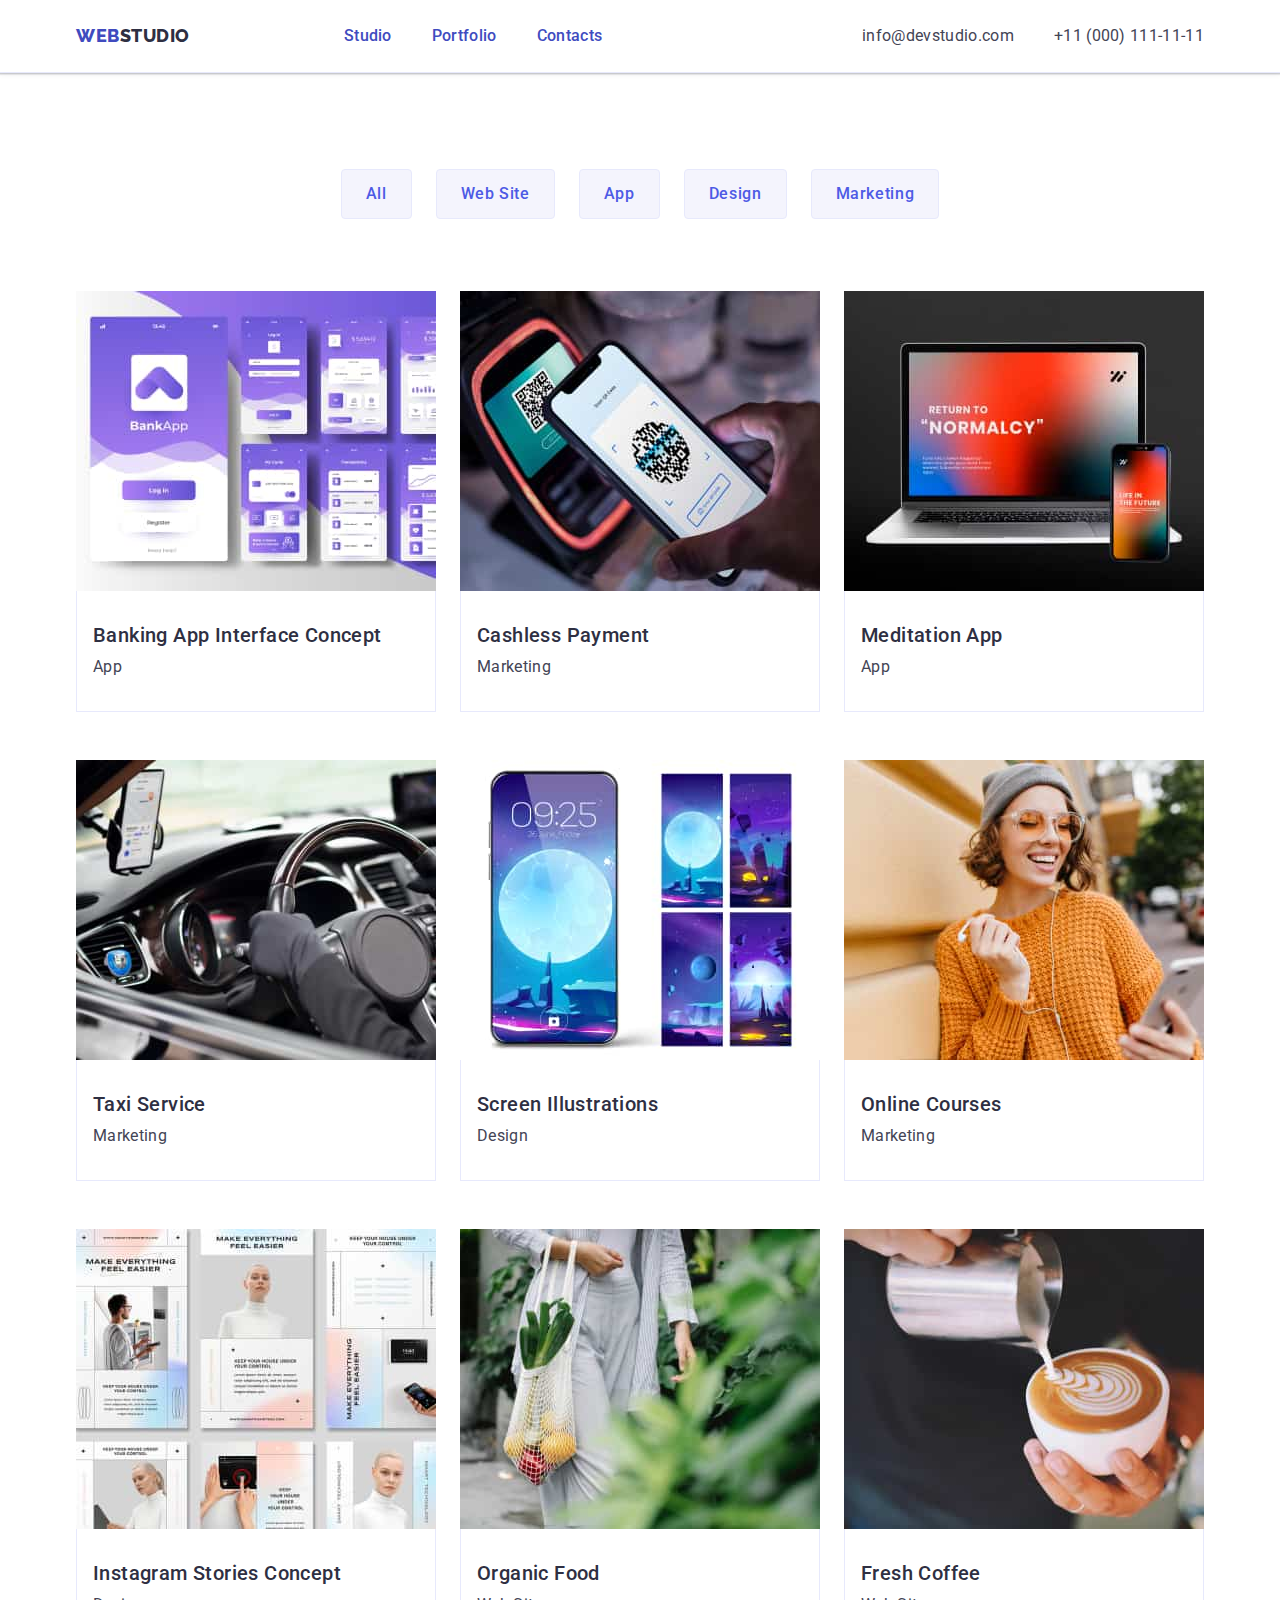
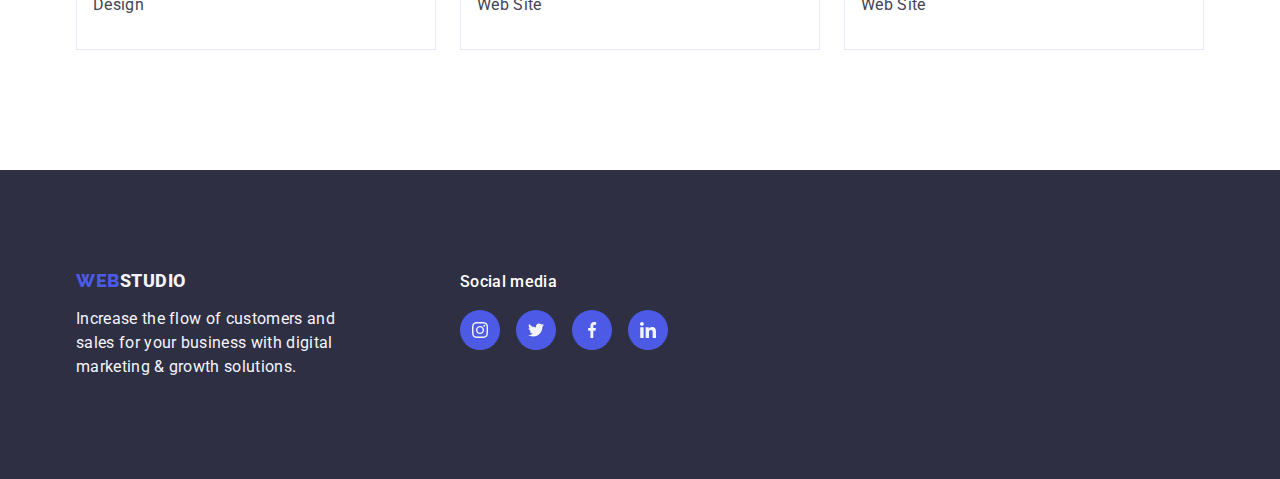
==== portfolio.html @ 1c75546d "Initial commit" ====
<!DOCTYPE html>
<html lang="en">

<head>
    <meta charset="UTF-8">
    <meta name="viewport" content="width=device-width, initial-scale=1.0">
    <title>Document</title>
    <link rel="preconnect" href="https://fonts.googleapis.com">
    <link rel="preconnect" href="https://fonts.gstatic.com" crossorigin>
    <link
        href="https://fonts.googleapis.com/css2?family=Raleway:wght@800&family=Roboto:wght@400;500;700;900&display=swap"
        rel="stylesheet">
    <link rel="stylesheet"
        href="https://cdnjs.cloudflare.com/ajax/libs/modern-normalize/2.0.0/modern-normalize.min.css">
    <link rel="stylesheet" href="./css/style.css">
</head>

<body>

    <!-- header -->
    <header class="header">
        <div class="container">
            <nav class="nav">
                <a class="logo link" href="./index.html">Web<span class="logo-black">Studio</span></a>
                <ul class="list">
                    <li class="list-one"><a href="./index.html" class="list-item-one link">Studio</a></li>
                    <li class="list-one"><a href="./portfolio.html" class="list-item-one link">Portfolio</a></li>
                    <li class="list-one"><a href="" class="list-item-one link">Contacts</a></li>

                </ul>
            </nav>
            <!-- contact -->
            <address class="address-one">
                <ul class="address list">
                    <li>
                        <a href="mailto:info@devstudio.com" class="address-mail link">info@devstudio.com</a>
                    </li>
                    <li>
                        <a href="tel:+110001111111" class="address-mail link">+11 (000) 111-11-11</a>
                    </li>
                </ul>
            </address>
        </div>
    </header>
    <!-- main -->
    <main>
        <!-- section -->
        <section class="section-image">
            <div class="container">

                <h1 class="visually-hidden">Tabs</h1>

                <ul class="list button-set">
                    <li class="set-button">
                        <button type="button" class="button-port">All</button>
                    </li>
                    <li class="set-button">
                        <button type="button" class="button-port">Web Site</button>
                    </li>
                    <li class="set-button">
                        <button type="button" class="button-port">App</button>
                    </li>
                    <li class="set-button">
                        <button type="button" class="button-port">Design</button>
                    </li>
                    <li class="set-button">

                        <button type="button" class="button-port">Marketing</button>
                    </li>
                </ul>


                <ul class="title-list-link list">

                    <li class="sett-list">
                        <a href="" class="link sett-title">
                            <div class="scrol">
                                <img src="./images/img_1.jpg" alt="#" width="360" class="lolo">
                                <p class="scrol-title">14 Stylish and User-Friendly App Design Concepts · Task Manager
                                    App · Calorie Tracker App · Exotic Fruit Ecommerce App · Cloud Storage App</p>
                            </div>

                            <div class="lokol">
                                <h2 class="title-projects-one">Banking App Interface Concept
                                </h2>

                                <p class="title-gap-one">App</p>
                            </div>
                        </a>
                    </li>

                    <li class="sett-list">
                        <a href="" class="link sett-title">
                            <div class="scrol">
                                <img src="./images/img_2.jpg" alt="#" width="360" class="lolo">
                                <p class="scrol-title">14 Stylish and User-Friendly App Design Concepts · Task Manager
                                    App · Calorie Tracker App · Exotic Fruit Ecommerce App · Cloud Storage App</p>
                            </div>
                            <div class="lokol">
                                <h2 class="title-projects-one">Cashless Payment</h2>

                                <p class="title-gap-one">Marketing</p>
                            </div>
                        </a>
                    </li>
                    <li class="sett-list">
                        <a href="" class="link sett-title">
                            <div class="scrol">
                                <img src="./images/img_3.jpg" alt="#" width="360" class="lolo">
                                <p class="scrol-title">14 Stylish and User-Friendly App Design Concepts · Task Manager
                                    App · Calorie Tracker App · Exotic Fruit Ecommerce App · Cloud Storage App</p>
                            </div>
                            <div class="lokol">
                                <h2 class="title-projects-one">Meditation App</h2>

                                <p class="title-gap-one">App</p>
                            </div>
                        </a>
                    </li>

                    <li class="sett-list">
                        <a href="" class="link sett-title">
                            <div class="scrol">
                                <img src="./images/img_4.jpg" alt="#" width="360">
                                <p class="scrol-title">14 Stylish and User-Friendly App Design Concepts · Task Manager
                                    App · Calorie Tracker App · Exotic Fruit Ecommerce App · Cloud Storage App</p>
                            </div>
                            <div class="lokol">
                                <h2 class="title-projects-one">Taxi Service
                                </h2>

                                <p class="title-gap-one"> Marketing</p>
                            </div>
                        </a>
                    </li>
                    <li class="sett-list">
                        <a href="" class="link sett-title">
                            <div class="scrol">
                                <img src="./images/img_5.jpg" alt="#" width="360" class="lolo">
                                <p class="scrol-title">14 Stylish and User-Friendly App Design Concepts · Task Manager
                                    App · Calorie Tracker App · Exotic Fruit Ecommerce App · Cloud Storage App</p>
                            </div>
                            <div class="lokol">
                                <h2 class="title-projects-one">Screen Illustrations</h2>

                                <p class="title-gap-one">Design</p>
                            </div>
                        </a>
                    </li>
                    <li class="sett-list">
                        <a href="" class="link sett-title">
                            <div class="scrol">
                                <img src="./images/img_6.jpg" alt="#" width="360" class="lolo">
                                <p class="scrol-title">14 Stylish and User-Friendly App Design Concepts · Task Manager
                                    App · Calorie Tracker App · Exotic Fruit Ecommerce App · Cloud Storage App</p>
                            </div>
                            <div class="lokol">
                                <h2 class="title-projects-one">Online Courses
                                </h2>

                                <p class="title-gap-one">Marketing</p>
                            </div>
                        </a>
                    </li>

                    <li class="sett-list">
                        <a href="" class="link sett-title">
                            <div class="scrol">
                                <img src="./images/img_7.jpg" alt="#" width="360" class="lolo">
                                <p class="scrol-title">14 Stylish and User-Friendly App Design Concepts · Task Manager
                                    App · Calorie Tracker App · Exotic Fruit Ecommerce App · Cloud Storage App</p>
                            </div>

                            <div class="lokol">
                                <h2 class="title-projects-one">Instagram Stories Concept
                                </h2>

                                <p class="title-gap-one"> Design</p>
                            </div>
                        </a>
                    </li>
                    <li class="sett-list">
                        <a href="" class="link sett-title">
                            <div class="scrol">
                            <img src="./images/img_8.jpg" alt="#" width="360" class="lolo">
                            <p class="scrol-title">14 Stylish and User-Friendly App Design Concepts · Task Manager
                                App · Calorie Tracker App · Exotic Fruit Ecommerce App · Cloud Storage App</p>
                        </div>
                            <div class="lokol">
                                <h2 class="title-projects-one">Organic Food
                                </h2>

                                <p class="title-gap-one"> Web Site</p>
                            </div>
                        </a>
                    </li>
                    <li class="sett-list">
                        <a href="" class="link sett-title">
                            <div class="scrol">
                            <img src="./images/img_9.jpg" alt="#" width="360" class="lolo">
                            <p class="scrol-title">14 Stylish and User-Friendly App Design Concepts · Task Manager
                                App · Calorie Tracker App · Exotic Fruit Ecommerce App · Cloud Storage App</p>
                        </div>
                            <div class="lokol">
                                <h2 class="title-projects-one">Fresh Coffee</h2>

                                <p class="title-gap-one"> Web Site</p>
                            </div>
                        </a>
                    </li>
                </ul>
            </div>
        </section>
    </main>

    <!-- footer -->
    <footer class="footer">
        <div class="container content-footer">
            <div class="conteiner-logo"> <a class="logo-too link" href="./index.html">Web<span
                        class="logo-white">Studio</span></a>
                <p class="footer-title">
                    Increase the flow of customers and sales for your business with digital
                    marketing & growth solutions.
                </p>
            </div>

            <div class="content-footer-link">
                <p class="footer-logo">Social media</p>
                <ul class="social-bloc-link">
                    <li class="locol-logo-item">
                        <a href="" class="locol-logo-list">
                            <svg class="social-icons" width="24" height="24">
                                <use href="./images/icons.svg#icon-instagram"></use>
                            </svg>
                        </a>
                    </li>
                    <li class="locol-logo-item">
                        <a href="" class="locol-logo-list">
                            <svg class="social-icons" width="24" height="24">
                                <use href="./images/icons.svg#icon-twitter-1"></use>
                            </svg>
                        </a>
                    </li>
                    <li class="locol-logo-item">
                        <a href="" class="locol-logo-list">
                            <svg class="social-icons" width="24" height="24">
                                <use href="./images/icons.svg#icon-facebook"></use>
                            </svg>
                        </a>
                    </li>
                    <li class="locol-logo-item">
                        <a href="" class="locol-logo-list">
                            <svg class="social-icons" width="24" height="24">
                                <use href="./images/icons.svg#icon-linkedin"></use>
                            </svg>
                        </a>
                    </li>
                </ul>
            </div>
        </div>

    </footer>

</body>

</html>
---- css/style.css ----
:root {
    --primary-bg-color: #ffffff;
    --secondary-bg-color: #2E2F42;
    --color-main-text: #2E2F42;
    --color-secondary-text: #434455;
    --accent: #4D5AE5;
    --accent-pressed-state: #404BBF;
    --color-bg-team: #F4F4FD;
}

body {

    font-family: 'Roboto', sans-serif;
    background-color: var(--primary-bg-color);
    color: #434455;
}

h1,
h2,
h3,
p {
    margin: 0;

}

ul {
    margin: 0;
    padding: 0;
}

img {
    display: block;
}

.link {
    text-decoration: none;
}

.list {
    list-style: none;
}

.container {
    margin-right: auto;
    margin-left: auto;
    width: 1158px;
    padding-left: 15px;
    padding-right: 15px;

}

/* header */

.header {
    border-bottom: 1px solid #e7e9fc;
    box-shadow: 0px 2px 1px rgba(46, 47, 66, 0.08), 0px 1px 1px rgba(46, 47, 66, 0.16), 0px 1px 6px rgba(46, 47, 66, 0.08)
}

.header>.container {
    display: flex;
    justify-content: space-between;
}

.nav {
    display: flex;
    justify-content: space-between;
    align-items: center;
}


.nav>.list {
    display: flex;
    padding: 0px;
    gap: 40px;
}

.address-one {
    display: flex;
}

.address-one>.list {
    display: flex;
    align-items: center;
    gap: 40px;
}


.logo {
    font-family: 'Raleway', sans-serif;
    color: #404bbf;
    font-size: 18px;
    font-style: normal;
    font-weight: 800;
    line-height: 1.17;
    letter-spacing: 0.54px;
    text-transform: uppercase;
    padding-top: 24px;
    padding-bottom: 24px;
    margin-right: 76px;
}

.logo-black {
    color: var(--secondary-bg-color);
    font-size: 18px;
    line-height: 1.17;
    letter-spacing: 0.54px;
    text-transform: uppercase;
    margin-right: 78px;
    position: relative;
    padding-top: 24px;
    padding-bottom: 24px;
}

.list-item-one {
    color: #404bbf;
    font-style: normal;
    font-size: 16px;
    font-weight: 500;
    letter-spacing: 0.02em;
    line-height: 1.5;
    display: block;
    position: relative;
    padding: 24px 0;
    transition: color 250ms cubic-bezier(0.4, 0, 0.2, 1)
}

.list-item-one:hover {
    color: var(--accent-pressed-state);
}

.list-item-one:focus {
    color: var(--accent-pressed-state);
}

/* contact */
.address-mail:hover {
    color: var(--accent-pressed-state);
}

.address-mail:focus {
    color: var(--accent-pressed-state);
}

.list-item-one::after {
    content: "";
    position: absolute;
    left: 0;
    bottom: -1px;
    height: 4px;
    background-color: #404bbf;
    border-radius: 2px;






}

.address-one {
    font-style: normal;
}

/* .address {
    color: var(--color-secondary-text);
    font-size: 16px;
    font-style: normal;
    font-weight: 400;
    line-height: 1.5;
    letter-spacing: 0.32px;
} */

.address-mail {
    color: var(--color-secondary-text);
    text-decoration: none;
    font-size: 16px;
    line-height: 1.5;
    letter-spacing: 0.02em;
    display: block;
    padding: 24px 0;
    transition: color 250ms cubic-bezier(0.4, 0, 0.2, 1)
}

.address-mail:hover {
    color: var(--accent-pressed-state);
}

.address-mail:focus {
    color: var(--accent-pressed-state);
}

/* ------main -----*/

/* section-1 */
.section-title {
    margin-left: auto;
    margin-right: auto;
    background: var(--color-main-text);
    padding-top: 188px;
    padding-bottom: 188px;
    background-image: linear-gradient(rgba(46, 47, 66, 0.7), rgba(46, 47, 66, 0.7)), url(../images/people-office.jpg);
    max-width: 1440px;
    background-repeat: no-repeat;
    background-position: center;
    background-size: cover;
}

.section-title-one {
    color: var(--primary-bg-color);
    text-align: center;
    font-size: 56px;
    font-style: normal;
    font-weight: 700;
    line-height: 1.07;
    letter-spacing: 0.02em;
    width: 496px;
    margin: 0 auto;
    margin-bottom: 48px;
    max-width: 496px;



}


/* button */
.hero-butten {
    font-family: 'Roboto', sans-serif;
    background: var(--accent);
    color: var(--primary-bg-color);
    font-size: 16px;
    font-weight: 500;
    line-height: 1.5;
    letter-spacing: 0.04em;
    cursor: pointer;
    text-align: center;
    display: block;
    padding: 16px 32px;
    min-width: 169px;
    border: none;
    border-radius: 4px;
    background: var(--IRIS, #4D5AE5);
    box-shadow: 0px 4px 4px 0px rgba(0, 0, 0, 0.15);
    margin: 0 auto;
    transition: background-color 250ms cubic-bezier(0.4, 0, 0.2, 1);


}



.hero-butten:hover {
    color: var(--primary-bg-color);
    background-color: var(--accent-pressed-state);
}

.hero-butten:focus {
    color: var(--primary-bg-color);
    background-color: var(--accent-pressed-state);

}

.button-port {
    font-family: 'Roboto', sans-serif;
    color: var(--accent);
    text-align: center;
    font-size: 16px;
    font-style: normal;
    font-weight: 500;
    line-height: 1.5;
    letter-spacing: 0.04em;
    background-color: var(--color-bg-team);
    cursor: pointer;

    border-radius: 4px;
    border: 1px solid var(--CORNFLOWER, #E7E9FC);
    padding: 12px 24px;
    transition: color 250ms cubic-bezier(0.4, 0, 0.2, 1), background-color 250ms cubic-bezier(0.4, 0, 0.2, 1), border-color 250ms cubic-bezier(0.4, 0, 0.2, 1), box-shadow 250ms cubic-bezier(0.4, 0, 0.2, 1);
    /* margin-top: 96px;
    margin-bottom: 84px; */

}

.button-set {
    display: flex;
    justify-content: center;
    align-items: center;
    gap: 24px;
    margin-bottom: 72px;

}

.button-port:hover {
    color: var(--primary-bg-color);
    background-color: var(--accent-pressed-state);
    border: 1px solid transparent;
    box-shadow: 0px 3px 1px rgba(0, 0, 0, 0.1), 0px 2px 1px rgba(0, 0, 0, 0.08), 0px 2px 2px rgba(0, 0, 0, 0.12);
}


.button-port:focus {
    color: var(--primary-bg-color);
    background-color: var(--accent-pressed-state);
    border: 1px solid transparent;
    box-shadow: 0px 3px 1px rgba(0, 0, 0, 0.1), 0px 2px 1px rgba(0, 0, 0, 0.08), 0px 2px 2px rgba(0, 0, 0, 0.12);
}


.section-blue {
    background-color: var(--color-bg-team);
    padding: 120px 0;
}


/* section-2 */

.section {

    display: flex;

    gap: 24px;

}

.section-list {
    display: flex;
    padding: 120px 0;
    gap: 24px;



}

.sub-title-features {
    color: var(--color-secondary-text);
    font-size: 20px;
    font-style: normal;
    font-weight: 500;
    line-height: 1.2;
    letter-spacing: 0.02em;
    margin-bottom: 8px;

}

.features-item-conteiner {
    height: 112px;
    display: flex;
    align-items: center;
    justify-content: center;
    background-color: #F4F4FD;
    border-radius: 4px;
    margin-bottom: 8px;
}

.scrol {
    position: relative;
    overflow: hidden;

}

.lolo {
    transition: box-shadow 250ms cubic-bezier(0.4, 0, 0.2, 1);
}



.set {
    width: calc((100% - 3 * 24px) / 4);
}

.sett-title {
    transition: box-shadow 250ms cubic-bezier(0.4, 0, 0.2, 1);
}


.sett-title:hover .scrol-title,
.sett-title:focus .scrol-title {
    transform: translateY(0%);
    

}

.set-button {

    transition: color 250ms cubic-bezier(0.4, 0, 0.2, 1), background-color 250ms cubic-bezier(0.4, 0, 0.2, 1), border-color 250ms cubic-bezier(0.4, 0, 0.2, 1), box-shadow 250ms cubic-bezier(0.4, 0, 0.2, 1);
}

/* h-3-p */

.title-projects {
    color: var(--color-main-text);
    font-size: 20px;
    font-style: normal;
    font-weight: 500;
    line-height: 1.2;
    letter-spacing: 0.02em;
    margin-bottom: 8px;
    text-align: center;



}

.title-gap-list {
    color: var(--color-secondary-text);
    font-size: 16px;
    font-style: normal;
    font-weight: 400;
    line-height: 1.5;
    letter-spacing: 0.02em;
    margin-bottom: 8px;
}

.title-gap {
    color: var(--color-secondary-text);
    font-size: 16px;
    font-style: normal;
    font-weight: 400;
    line-height: 1.5;
    letter-spacing: 0.02em;
    margin-bottom: 8px;
    text-align: center;




}

.fics {
    padding-top: 96px;
}

.title-gap-one {
    color: var(--color-secondary-text);
    font-size: 16px;
    font-style: normal;
    font-weight: 400;
    line-height: 1.5;
    letter-spacing: 0.02em;
    /* text-align: center; */
    /* padding-bottom: 32px; */


}

.visually-hidden {
    position: absolute;
    width: 1px;
    height: 1px;
    margin: -1px;
    border: 0;
    padding: 0;

    white-space: nowrap;
    clip-path: inset(100%);
    clip: rect(0 0 0 0);
    overflow: hidden;
}

/* section-3 */

.section-tthree {
    padding-bottom: 120px;
}

.general {
    color: var(--NAVY-BLUE, #2E2F42);
    text-align: center;
    font-family: Roboto;
    font-size: 36px;
    font-style: normal;
    font-weight: 700;
    line-height: 1.11;
    /* 111.111% */
    letter-spacing: 0.72px;
    text-transform: capitalize;
    margin-bottom: 72px;
}

.cole {
    width: calc((100% - 2*24px) /3);

}

.picture {
    display: flex;
    gap: 24px;


}


/* section-4 */

.section-last {

    justify-content: center;
    background: var(--primary-bg-color);
    border-radius: 0px 0px 4px 4px;
    box-shadow: 0px 1px 6px rgba(46, 47, 66, 0.08), 0px 1px 1px rgba(46, 47, 66, 0.16), 0px 2px 1px rgba(46, 47, 66, 0.08);
}

.name-item {
    padding: 32px 0;


}

.general-too {
    color: var(--NAVY-BLUE, #2E2F42);
    text-align: center;
    font-family: Roboto;
    font-size: 36px;
    font-style: normal;
    font-weight: 700;
    line-height: 1.11;
    /* 111.111% */
    letter-spacing: 0.72px;
    text-transform: capitalize;
    margin-bottom: 72px;
    padding-bottom: 72px;
}

/* foto */
.section-image {
    padding-top: 96px;
    padding-bottom: 120px;

}

.title-list-link {
    background: var(--primary-bg-color);
    display: flex;
    flex-wrap: wrap;
    gap: 24px;
    row-gap: 48px;

    /* padding-top: 96px;
    padding-bottom: 120px; */
    /* margin-bottom: 72px; */
}

.sett-list {
    flex-basis: calc((100% - 24px) / 4);
    display: flex;
    flex-wrap: wrap;
    column-gap: 24px;
    width: calc((100% - 48px) / 3);
    transition: box-shadow 250ms cubic-bezier(0.4, 0, 0.2, 1);
}


.sett-title:focus {
    box-shadow: 0px 1px 6px rgba(46, 47, 66, 0.08), 0px 1px 1px rgba(46, 47, 66, 0.16), 0px 2px 1px rgba(46, 47, 66, 0.08);
}

.sett-title:hover {
    box-shadow: 0px 1px 6px rgba(46, 47, 66, 0.08), 0px 1px 1px rgba(46, 47, 66, 0.16), 0px 2px 1px rgba(46, 47, 66, 0.08);
}

.pagin {
    /* padding: 32px 16px; */
    border: 1px solid #e7e9fc;
    border-top: 0;
    /* margin-bottom: 8px; */
}

.locol-logo-two {
    gap: 24px;
}

.lokol {
    padding: 32px 16px;
    gap: 8px;
    border: 1px solid #e7e9fc;
    border-top: 0;
}

.title-projects-one {
    color: var(--color-main-text);
    font-size: 20px;
    font-style: normal;
    font-weight: 500;
    line-height: 1.2;
    letter-spacing: 0.02em;
    margin-bottom: 8px;
    /* padding-top: 32px; */
    /* text-align: center; */

}

.scrol-title {
    position: absolute;
    top: 0;
    font-size: 16px;
    line-height: 1.5;
    letter-spacing: 0.02em;
    color: #f4f4fd;
    padding: 40px 32px;
    background-color: #4d5ae5;
    height: 100%;
    width: 100%;
    transform: translateY(100%);
    transition: transform 250ms cubic-bezier(0.4, 0, 0.2, 1);
}

/* section-5 */
.section-logo {
    padding-top: 120px;
    padding-bottom: 120px;
}

.general-too-link {
    color: var(--NAVY-BLUE, #2E2F42);
    text-align: center;
    font-family: Roboto;
    font-size: 36px;
    font-style: normal;
    font-weight: 700;
    line-height: 1.11;
    /* 111.111% */
    letter-spacing: 0.72px;
    text-transform: capitalize;
    /* padding-top: 120px; */
    margin-bottom: 72px;


}

.general-link {

    display: flex;
    /* margin-bottom: 120px; */

}

.general-item {
    display: flex;
    gap: 24px;
}

.general-logo {
    height: 88px;
    width: calc((100% - 120px) / 6);
    transition: border-color 250ms cubic-bezier(0.4, 0, 0.2, 1), color 250ms cubic-bezier(0.4, 0, 0.2, 1);
}

.general-imag {
    color: #8E8F99;
    width: 100%;
    height: 100%;
    border: 1px solid var(--LIGHT-SLATE, #8E8F99);
    border-radius: 4px;
    display: flex;
    justify-content: center;
    align-items: center;
    transition: border-color 250ms cubic-bezier(0.4, 0, 0.2, 1), color 250ms cubic-bezier(0.4, 0, 0.2, 1);


}

.general-item {
    fill: currentColor;
}

.general-imag:focus,
.general-imag:hover {
    border-color: #404BBF;
    color: #404BBF;
}

/* footer */
.logo-too {
    font-family: 'Raleway', sans-serif;
    color: var(--accent);
    font-size: 18px;
    font-style: normal;
    font-weight: 800;
    line-height: 1.17;
    letter-spacing: 0.54px;
    text-transform: uppercase;
    display: inline-block;
    margin-bottom: 16px;

}

.logo-white {
    font-family: 'Roboto', sans-serif;
    color: var(--color-bg-team);
    font-size: 18px;
    font-style: normal;
    font-weight: 800;
    line-height: 1.17;
    letter-spacing: 0.03em;
    text-transform: uppercase;
}

.content-footer {

    display: flex;
    align-items: baseline;


}

.conteiner-logo {
    margin-right: 120px;
}

.footer {
    background: var(--color-main-text);
    padding-top: 100px;
    padding-bottom: 100px;
    display: flex;
    justify-content: space-between;

}

.footer-title {
    color: var(--color-bg-team);
    font-size: 16px;
    font-style: normal;
    font-weight: 400;
    line-height: 1.5;
    letter-spacing: 0.02em;
    width: 264px;
}

.footer-logo {
    color: var(--WHITE, #FFF);
    font-family: Roboto;
    font-size: 16px;
    font-style: normal;
    font-weight: 500;
    line-height: 1.5;
    letter-spacing: 0.32px;
    margin: 0;
    margin-bottom: 16px;


}

/* cvg */
.icons-link {
    width: 64px;
    height: 64px;
    margin: 24px 100px;
}

.icons-logo {
    width: 16px;
    height: 16px;
    flex-shrink: 0;
}

.none {
    width: 40px;
    height: 40px;
    flex-shrink: 0;
    fill: var(--IRIS, #4D5AE5);
    border-radius: 50%;
    background-color: #4D5AE5;
}

.locol-logo {
    width: 40px;
    height: 40px;
    display: flex;
    justify-content: center;
    align-items: center;
    padding: 12px 12px;
    background-color: #4D5AE5;
    border-radius: 50%;


    transition: background-color 250ms cubic-bezier(0.4, 0, 0.2, 1);

}

.locol-logo-list {
    width: 40px;
    height: 40px;
    display: flex;
    justify-content: center;
    align-items: center;
    padding: 12px 12px;
    background-color: #4D5AE5;
    border-radius: 50%;
    transition: background-color 250ms cubic-bezier(0.4, 0, 0.2, 1);
}

.locol-logo-item {
    width: 40px;
    height: 40px;
    transition: background-color 250ms cubic-bezier(0.4, 0, 0.2, 1);
}

.social-bloc {
    display: flex;
    list-style: none;
    gap: 24px;
    justify-content: center;
}

.social-bloc-link {
    display: flex;
    list-style: none;
    gap: 16px;
    justify-content: center;
}

.social-bloc-item {
    gap: 24px;
}

.social-icons {
    fill: #F4F4FD;

}

.locol-logo:hover,
.locol-logo:focus {
    background-color: #404bbf;

}

.locol-logo-list:hover,
.locol-logo-list:focus {
    background-color: #31d0aa;

}

.content-footer-link {}

.modal-window {
    width: 408px;
    min-height: 584px;
    flex-shrink: 0;
    border-radius: 4px;
    background: var(--DAIRY, #FCFCFC);
    box-shadow: 0px 2px 1px 0px rgba(0, 0, 0, 0.20), 0px 1px 3px 0px rgba(0, 0, 0, 0.12), 0px 1px 1px 0px rgba(0, 0, 0, 0.14);
    position: absolute;
    top: 50%;
    left: 50%;
    transform: translate(-50%, -50%);
    padding: 40px;
    transition: background-color 250ms cubic-bezier(0.4, 0, 0.2, 1);

    transition: transform 250ms cubic-bezier(0.4, 0, 0.2, 1);
}

.backdrop {
    background-color: rgba(46, 47, 66, 0.4);
    width: 100%;
    height: 100%;
    position: fixed;
    top: 0;
    left: 0;
    transition: opacity 250ms cubic-bezier(0.4, 0, 0.2, 1), visibility 250ms cubic-bezier(0.4, 0, 0.2, 1);


}

.backdrop.is-hidden {
    transform: translate(-50%, -50%);

}

.is-hidden {
    opacity: 0;
    visibility: hidden;
    pointer-events: none;

}

.modal-window .close-button {
    position: absolute;
    top: 24px;
    right: 24px;
    width: 24px;
    height: 24px;
    background-color: transparent;
    border-radius: 50%;
    display: flex;
    justify-content: center;
    align-items: center;
    background-color: #e7e9fc;
    border: 1px solid rgba(0, 0, 0, 0.1);
    padding: 0;
    cursor: pointer;
    transition: background-color 250ms cubic-bezier(0.4, 0, 0.2, 1), border 250ms cubic-bezier(0.4, 0, 0.2, 1);


}

.close-button:hover,
.close-button:focus {
    background-color: #404BBF;
    border: none;

}

.close-button:hover .close-button-icon,
.close-button:focus .close-button-icon {
    fill: #ffff;
}

.close-button-icon {
    fill: #2E2F42;
    transition: fill 250ms cubic-bezier(0.4, 0, 0.2, 1);

}

.current {}
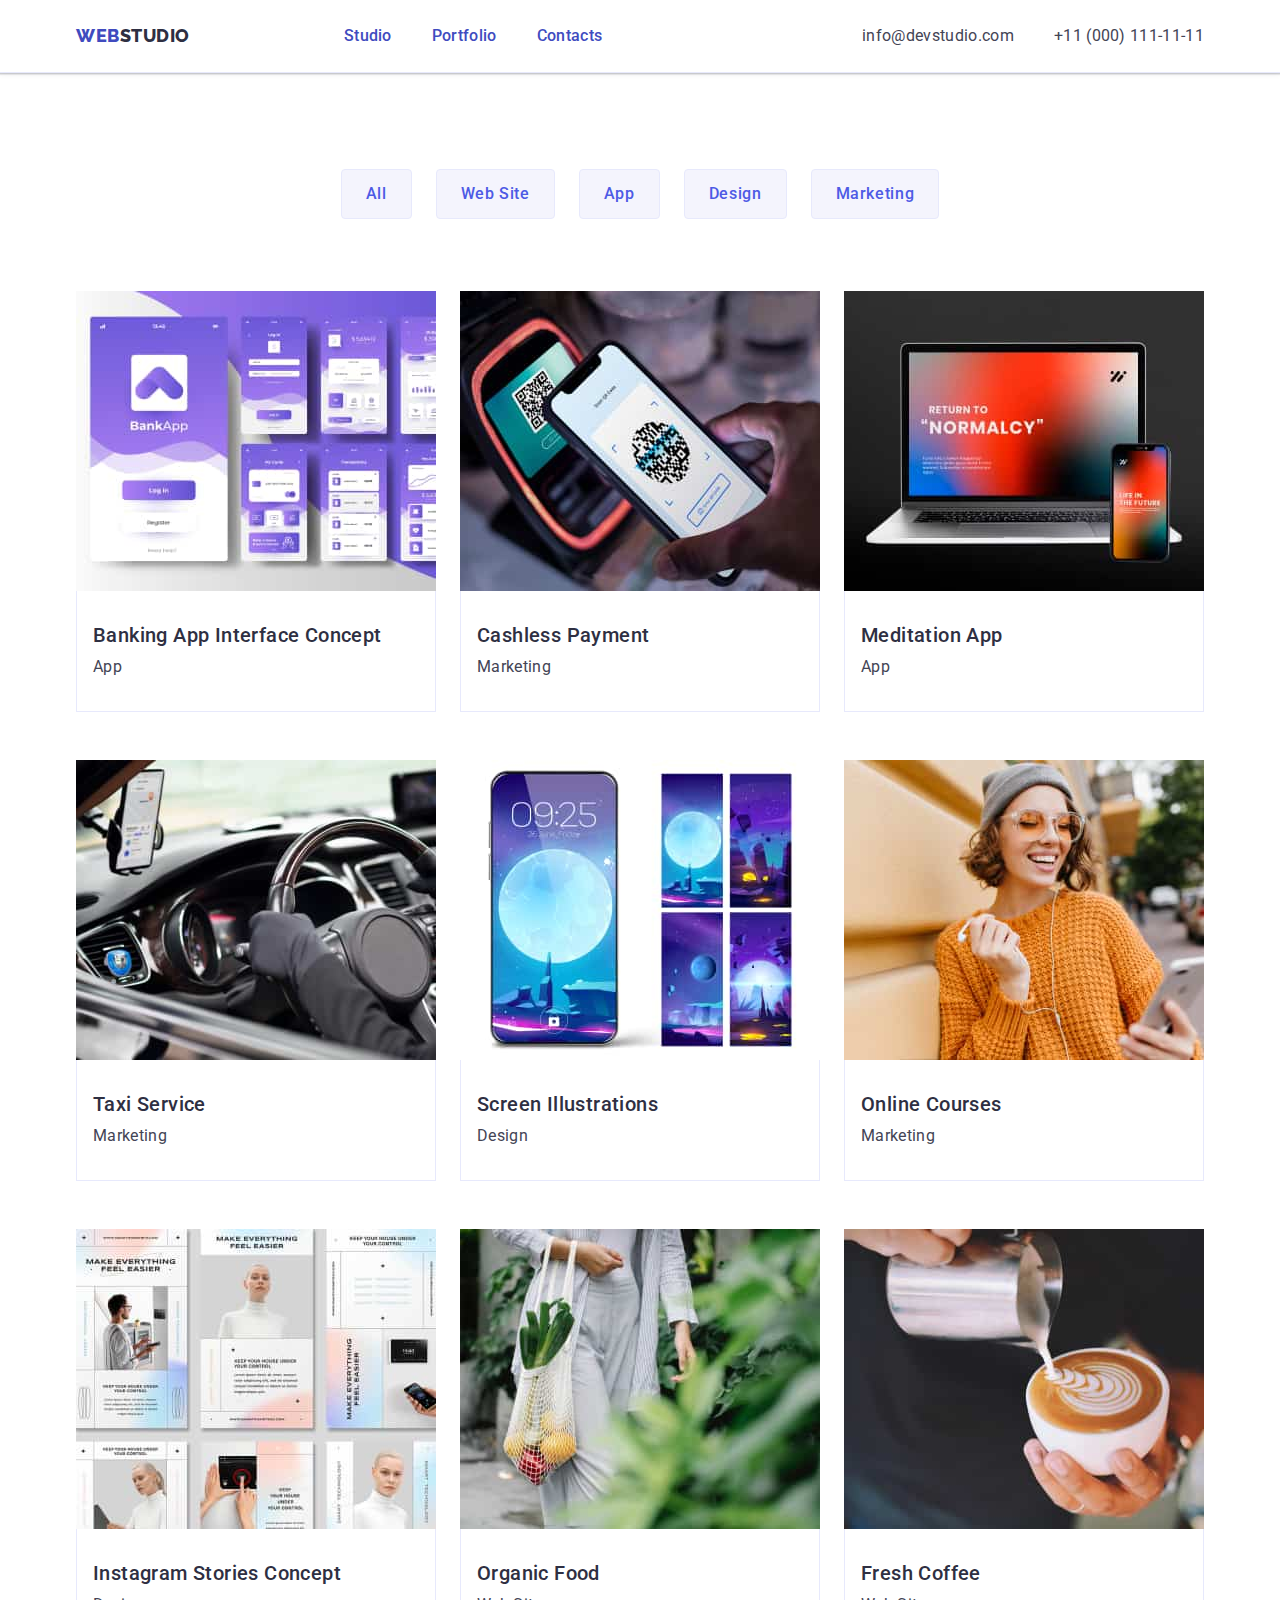
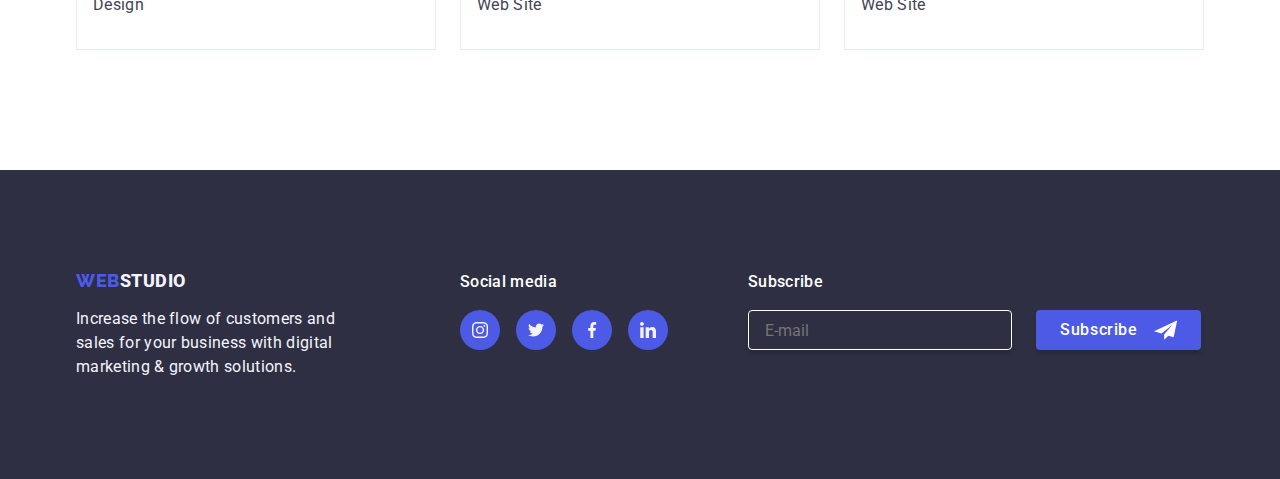
==== commit d68e9613: "new" ====
--- a/portfolio.html
+++ b/portfolio.html
@@ -15,6 +15,7 @@
     <link rel="stylesheet" href="./css/style.css">
 </head>
 
+
 <body>
 
     <!-- header -->
@@ -182,10 +183,10 @@
                     <li class="sett-list">
                         <a href="" class="link sett-title">
                             <div class="scrol">
-                            <img src="./images/img_8.jpg" alt="#" width="360" class="lolo">
-                            <p class="scrol-title">14 Stylish and User-Friendly App Design Concepts · Task Manager
-                                App · Calorie Tracker App · Exotic Fruit Ecommerce App · Cloud Storage App</p>
-                        </div>
+                                <img src="./images/img_8.jpg" alt="#" width="360" class="lolo">
+                                <p class="scrol-title">14 Stylish and User-Friendly App Design Concepts · Task Manager
+                                    App · Calorie Tracker App · Exotic Fruit Ecommerce App · Cloud Storage App</p>
+                            </div>
                             <div class="lokol">
                                 <h2 class="title-projects-one">Organic Food
                                 </h2>
@@ -197,10 +198,10 @@
                     <li class="sett-list">
                         <a href="" class="link sett-title">
                             <div class="scrol">
-                            <img src="./images/img_9.jpg" alt="#" width="360" class="lolo">
-                            <p class="scrol-title">14 Stylish and User-Friendly App Design Concepts · Task Manager
-                                App · Calorie Tracker App · Exotic Fruit Ecommerce App · Cloud Storage App</p>
-                        </div>
+                                <img src="./images/img_9.jpg" alt="#" width="360" class="lolo">
+                                <p class="scrol-title">14 Stylish and User-Friendly App Design Concepts · Task Manager
+                                    App · Calorie Tracker App · Exotic Fruit Ecommerce App · Cloud Storage App</p>
+                            </div>
                             <div class="lokol">
                                 <h2 class="title-projects-one">Fresh Coffee</h2>
 
@@ -257,6 +258,23 @@
                     </li>
                 </ul>
             </div>
+            <div class="component-title">
+                <p class="footer-logo">Subscribe</p>
+                <form class="component-form">
+                    <label class="form-mail" for="">
+                        <input class="form-input" type="text" placeholder="E-mail">
+                    </label>
+
+
+                    <button class="component-title-button">Subscribe
+                        <svg class="footer-button-svg" width="24" height="24">
+                            <use href="./images/icons.svg#icon-Frame-3"></use>
+                        </svg>
+                    </button>
+
+                </form>
+
+            </div>
         </div>
 
     </footer>
--- a/css/style.css
+++ b/css/style.css
@@ -739,6 +739,52 @@
 
 
 }
+.content-footer-link{
+    margin-right: 80px;
+}
+/* -------footer-3------ */
+
+.component-form{
+
+display: flex;
+gap: 24px;
+  
+}
+.form-input{
+    width: 264px;
+    height: 40px;
+    background: var(--NAVY-BLUE, #2E2F42);
+    border-radius: 4px;
+border: 1px solid var(--WHITE, #FFF);
+box-shadow: 0px 4px 4px 0px rgba(0, 0, 0, 0.15);
+padding-left: 16px;
+padding-top: 8px;
+padding-bottom: 8px;
+
+}
+
+.component-title-button{
+    background: var(--accent);
+    color: var(--primary-bg-color);
+    font-size: 16px;
+    font-style: normal;
+    font-weight: 500;
+    line-height: 24px; /* 150% */
+    letter-spacing: 0.64px;
+    cursor: pointer;
+    padding: 8px 24px;
+    width: 165px;
+    border: none;
+    border-radius: 4px;
+    box-shadow: 0px 4px 4px 0px rgba(0, 0, 0, 0.15);
+    margin: 0 auto;
+    transition: background-color 250ms cubic-bezier(0.4, 0, 0.2, 1);
+display: flex;
+align-items: center;
+justify-content: center;
+gap: 16px;
+}
+
 
 /* cvg */
 .icons-link {
@@ -830,11 +876,11 @@
 
 }
 
-.content-footer-link {}
+/* modal-window */
 
 .modal-window {
     width: 408px;
-    min-height: 584px;
+    height: 584px;
     flex-shrink: 0;
     border-radius: 4px;
     background: var(--DAIRY, #FCFCFC);
@@ -843,7 +889,8 @@
     top: 50%;
     left: 50%;
     transform: translate(-50%, -50%);
-    padding: 40px;
+    padding: 24px;
+    padding-top: 72px;
     transition: background-color 250ms cubic-bezier(0.4, 0, 0.2, 1);
 
     transition: transform 250ms cubic-bezier(0.4, 0, 0.2, 1);
@@ -908,7 +955,137 @@
 .close-button-icon {
     fill: #2E2F42;
     transition: fill 250ms cubic-bezier(0.4, 0, 0.2, 1);
-
-}
-
-.current {}+    
+    
+}
+/* ------form---- */
+.review-form{
+    display: block;
+}
+
+.review-form-description{
+color: var(--NAVY-BLUE, #2E2F42);
+text-align: center;
+font-size: 16px;
+font-weight: 500;
+line-height: 1.5;
+letter-spacing: 0.02em;
+padding-bottom: 16px;
+}
+.review-form-input {
+    width: 100%;
+    height: 40px;
+flex-direction: column;
+align-items: flex-start;
+gap: 8px;
+padding-left: 38px;
+border-radius: 4px;
+border: 1px solid var(--NAVY-BLUE-modal, rgba(46, 47, 66, 0.40));
+outline: 0px solid transparent;
+}
+.review-form-input:focus{
+    border-color: #31d0aa;
+}
+.review-form-field-label{
+    display: block;
+    color: var(--LIGHT-SLATE, #8E8F99);
+font-size: 12px;
+font-weight: 400;
+line-height: 1.16; 
+letter-spacing: 0.04em;
+padding-bottom: 4px;
+
+
+}
+
+.review-form-field-wrapper{
+    margin-bottom: 8px;
+   
+}
+.review-form-field-icon{
+fill: #2e2f42;
+position: absolute;
+top: 50%;
+left: 16px;
+transform: translateY(-50%);
+
+
+}
+
+
+.review-form-input:focus + .review-form-field-icon {
+    
+   fill: #31d0aa;
+    }
+    
+.review-form-input-wrapper{
+    position: relative;
+
+}
+.review-form-comment{
+width: 100%;
+height: 120px;
+resize: none;
+padding-top: 8px;
+padding-left: 16px;
+padding-bottom: 0;
+border-radius: 4px;
+border: 1px solid var(--NAVY-BLUE-modal, rgba(46, 47, 66, 0.40));
+}
+.review-form-comment::placeholder {
+ color: var(--NAVY-BLUE-modal, rgba(46, 47, 66, 0.40));
+font-family: Roboto;
+font-size: 12px;
+font-weight: 400;
+line-height: 14px; /* 116.667% */
+letter-spacing: 0.48px
+}
+
+.review-form-checkbox{
+    color: var(--LIGHT-SLATE, #8E8F99);
+font-size: 12px;
+font-weight: 400;
+line-height: 14px; /* 116.667% */
+letter-spacing: 0.48px;
+}
+
+.color-policy{
+    color: var(--IRIS, #4D5AE5);
+    font-size: 12px;
+    font-weight: 400;
+    line-height: 16px;
+    letter-spacing: 0.48px;
+    text-decoration-line: underline;
+}
+.review-form-submit-btn{
+    background: var(--IRIS, #4D5AE5);
+    color: var(--primary-bg-color);
+    font-size: 16px;
+    font-weight: 500;
+    line-height: 1.5;
+    letter-spacing: 0.04em;
+    cursor: pointer;
+    text-align: center;
+    display: block;
+    padding: 16px 32px;
+    min-width: 169px;
+    border: none;
+    border-radius: 4px;
+    box-shadow: 0px 4px 4px 0px rgba(0, 0, 0, 0.15);
+   margin: 24px auto;
+   
+
+
+}
+.review-form-own-checkbox{
+    display: inline-flex;
+    fill: none;
+   stroke-width: 1px;
+   cursor: pointer;
+   margin-right: 8px;
+   
+stroke: var(--NAVY-BLUE-modal, rgba(46, 47, 66, 0.40));
+}
+.review-form-checkbox:checked + .review-form-checkbox > .review-form-own-checkbox{
+    background-color: #ffffff;
+}
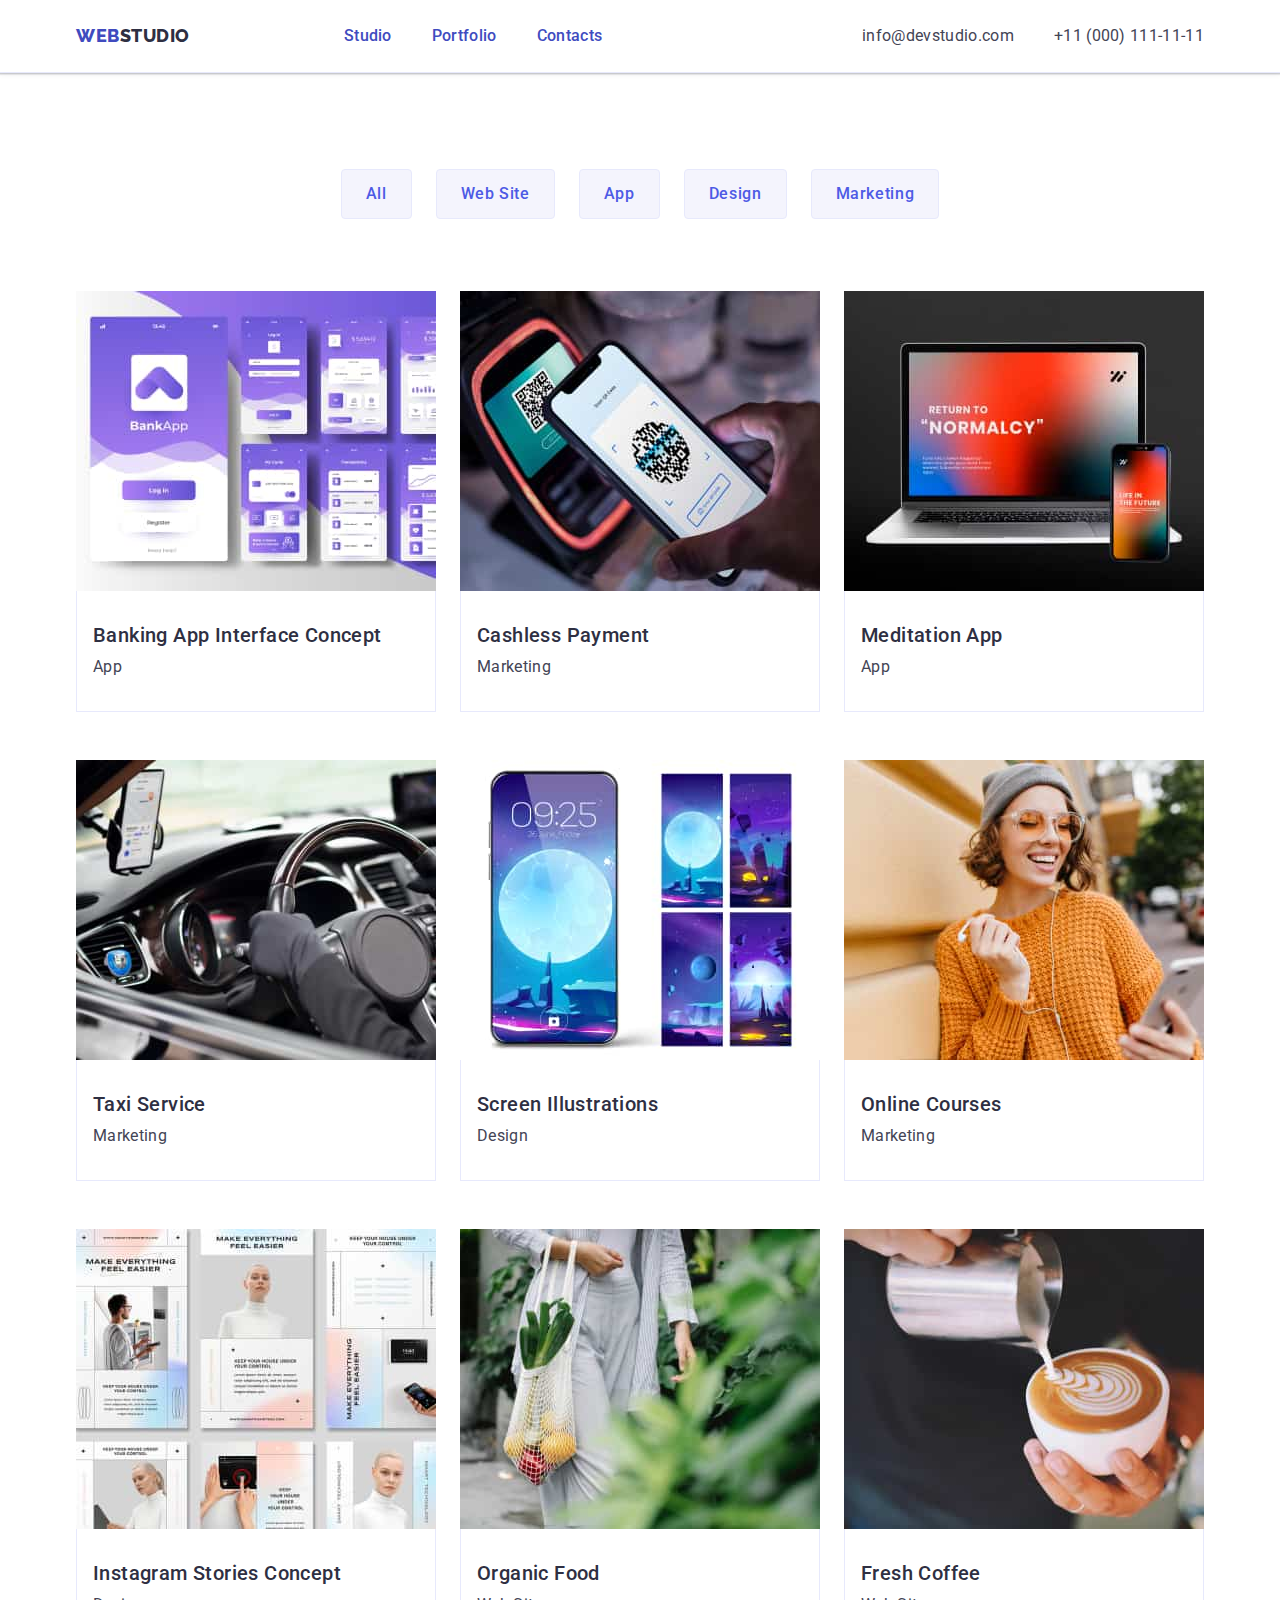
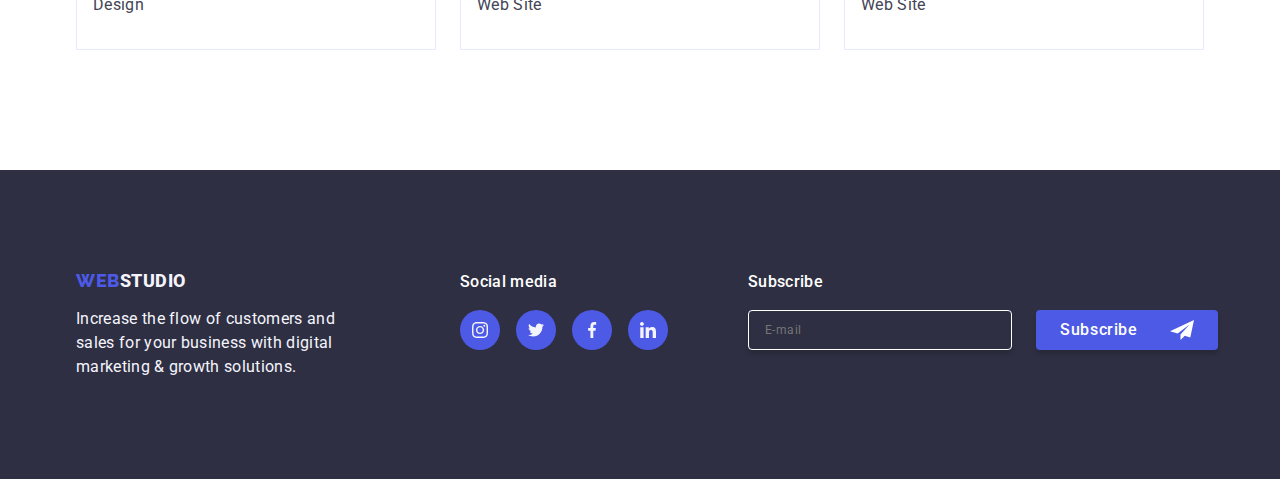
==== commit 42e20dac: "new" ====
--- a/portfolio.html
+++ b/portfolio.html
@@ -258,15 +258,16 @@
                     </li>
                 </ul>
             </div>
+            <!-- footer-3 -->
             <div class="component-title">
                 <p class="footer-logo">Subscribe</p>
                 <form class="component-form">
-                    <label class="form-mail" for="">
-                        <input class="form-input" type="text" placeholder="E-mail">
+                    <label class="form-mail" for="email">
+                        <input class="form-input" type="email" name="email" id="email" placeholder="E-mail">
                     </label>
 
 
-                    <button class="component-title-button">Subscribe
+                    <button class="component-title-button" type="submit">Subscribe
                         <svg class="footer-button-svg" width="24" height="24">
                             <use href="./images/icons.svg#icon-Frame-3"></use>
                         </svg>
--- a/css/style.css
+++ b/css/style.css
@@ -753,13 +753,17 @@
 .form-input{
     width: 264px;
     height: 40px;
-    background: var(--NAVY-BLUE, #2E2F42);
+    font-size: 12px;
+    line-height: 1.5;
+    letter-spacing: 0.04em;
+    color: #ffffff;
     border-radius: 4px;
 border: 1px solid var(--WHITE, #FFF);
 box-shadow: 0px 4px 4px 0px rgba(0, 0, 0, 0.15);
 padding-left: 16px;
 padding-top: 8px;
 padding-bottom: 8px;
+background-color:transparent
 
 }
 
@@ -773,7 +777,7 @@
     letter-spacing: 0.64px;
     cursor: pointer;
     padding: 8px 24px;
-    width: 165px;
+    min-width: 165px;
     border: none;
     border-radius: 4px;
     box-shadow: 0px 4px 4px 0px rgba(0, 0, 0, 0.15);
@@ -783,6 +787,10 @@
 align-items: center;
 justify-content: center;
 gap: 16px;
+
+}
+.footer-button-svg{
+    margin-left: 16px;
 }
 
 
@@ -970,7 +978,7 @@
 font-weight: 500;
 line-height: 1.5;
 letter-spacing: 0.02em;
-padding-bottom: 16px;
+margin-bottom: 16px;
 }
 .review-form-input {
     width: 100%;
@@ -982,24 +990,27 @@
 border-radius: 4px;
 border: 1px solid var(--NAVY-BLUE-modal, rgba(46, 47, 66, 0.40));
 outline: 0px solid transparent;
+background-color: transparent; 
+transition: border-color 250ms cubic-bezier(0.4, 0, 0.2, 1);
 }
 .review-form-input:focus{
-    border-color: #31d0aa;
+    border-color: #4D5AE5;
 }
 .review-form-field-label{
     display: block;
     color: var(--LIGHT-SLATE, #8E8F99);
 font-size: 12px;
 font-weight: 400;
-line-height: 1.16; 
+line-height: 1.17; 
 letter-spacing: 0.04em;
-padding-bottom: 4px;
+margin-bottom: 4px;
+
 
 
 }
 
 .review-form-field-wrapper{
-    margin-bottom: 8px;
+    margin-bottom: 16px;
    
 }
 .review-form-field-icon{
@@ -1008,6 +1019,7 @@
 top: 50%;
 left: 16px;
 transform: translateY(-50%);
+transition: fill 250ms cubic-bezier(0.4, 0, 0.2, 1); 
 
 
 }
@@ -1015,29 +1027,40 @@
 
 .review-form-input:focus + .review-form-field-icon {
     
-   fill: #31d0aa;
+    fill: #4D5AE5; 
     }
     
 .review-form-input-wrapper{
     position: relative;
+    margin-bottom: 24px;
 
 }
 .review-form-comment{
+    font-size: 12px;
+    line-height: 1.17;
+    letter-spacing: 0.04em;
+    color: rgba(46, 47, 66, 0.4);
 width: 100%;
 height: 120px;
 resize: none;
-padding-top: 8px;
-padding-left: 16px;
-padding-bottom: 0;
+padding: 8px 16px; 
+outline: transparent; 
 border-radius: 4px;
 border: 1px solid var(--NAVY-BLUE-modal, rgba(46, 47, 66, 0.40));
-}
+background-color: transparent; 
+transition: border-color 250ms cubic-bezier(0.4, 0, 0.2, 1); 
+}
+.review-form-comment:focus {
+    border-color: #4D5AE5; 
+}
+
+
 .review-form-comment::placeholder {
  color: var(--NAVY-BLUE-modal, rgba(46, 47, 66, 0.40));
 font-family: Roboto;
 font-size: 12px;
 font-weight: 400;
-line-height: 14px; /* 116.667% */
+line-height: 1.17; 
 letter-spacing: 0.48px
 }
 
@@ -1045,8 +1068,23 @@
     color: var(--LIGHT-SLATE, #8E8F99);
 font-size: 12px;
 font-weight: 400;
-line-height: 14px; /* 116.667% */
+line-height: 1.17; 
 letter-spacing: 0.48px;
+display: block;
+
+}
+.review-form-svg{
+display: inline-flex;
+    width: 16px;
+    height: 16px;
+    align-items: center;
+    justify-content: center;
+    fill: transparent;
+    border: 1px solid rgba(46, 47, 66, 0.4);
+    border-radius: 2px;
+    transition: background-color 250ms cubic-bezier(0.4, 0, 0.2, 1), border 250ms cubic-bezier(0.4, 0, 0.2, 1), fill 250ms cubic-bezier(0.4, 0, 0.2, 1);
+
+
 }
 
 .color-policy{
@@ -1073,6 +1111,7 @@
     border-radius: 4px;
     box-shadow: 0px 4px 4px 0px rgba(0, 0, 0, 0.15);
    margin: 24px auto;
+   transition: background-color 250ms cubic-bezier(0.4, 0, 0.2, 1); 
    
 
 
@@ -1086,6 +1125,9 @@
    
 stroke: var(--NAVY-BLUE-modal, rgba(46, 47, 66, 0.40));
 }
-.review-form-checkbox:checked + .review-form-checkbox > .review-form-own-checkbox{
-    background-color: #ffffff;
-}
+.review-form-checkbox:checked + .review-form-svg{
+    background-color: #404BBF;
+    border: none;
+    fill: #f4f4fd;
+
+}
